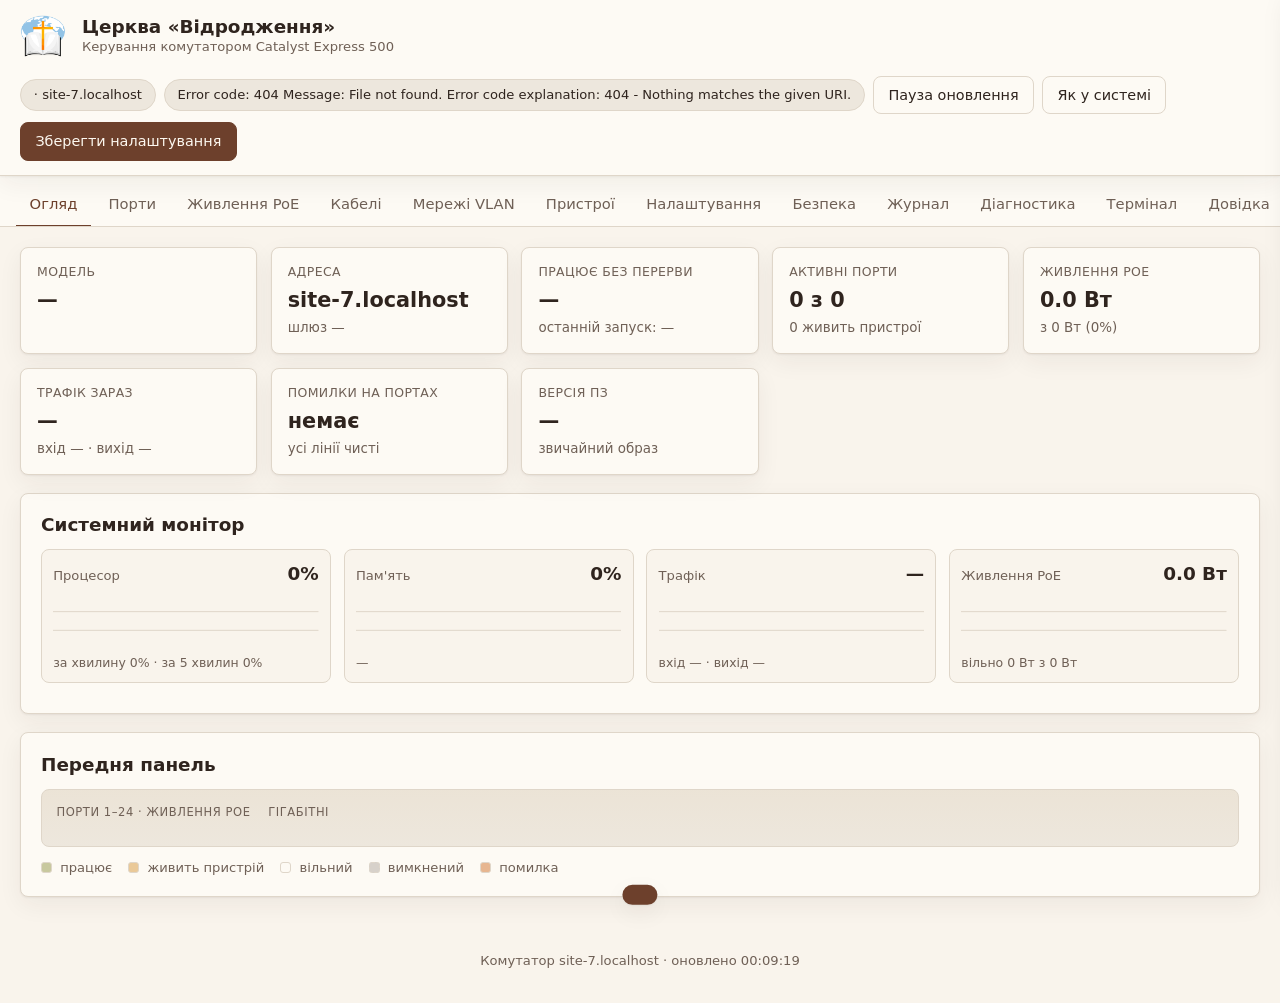
==== panel/home.html @ 9a57a777 "CE500 Web Panel: browser management for Cisco Catalyst Express 500 Replaces the lost Device Manager," ====
<!DOCTYPE html>
<html lang="uk">
<head>
<meta charset="utf-8">
<meta http-equiv="Cache-Control" content="no-store, must-revalidate">
<meta http-equiv="Pragma" content="no-cache">
<meta name="viewport" content="width=device-width, initial-scale=1">
<title>Керування комутатором — Відродження</title>
<link rel="icon" href="logo.png">
<link rel="stylesheet" href="style.css?v=21">
</head>
<body>
<header class="top">
  <img src="logo.png" alt="" class="logo">
  <div class="brand">
    <div class="church">Церква «Відродження»</div>
    <div class="sub">Керування комутатором <span id="hdrModel">Cisco Catalyst Express 500</span></div>
  </div>
  <div class="hdr-right">
    <div class="pill" id="hdrHost">—</div>
    <div class="pill" id="hdrClock">—</div>
    <button class="btn" id="btnPause" title="Зупинити автоматичне оновлення даних">Пауза оновлення</button>
    <button class="btn" id="btnTheme" title="Світла або темна тема">Як у системі</button>
    <button class="btn primary" id="btnSave" title="Записати поточні налаштування у пам'ять комутатора">Зберегти налаштування</button>
  </div>
</header>

<nav class="tabs" id="tabs">
  <button data-tab="overview" class="on">Огляд</button>
  <button data-tab="ports">Порти</button>
  <button data-tab="poe">Живлення PoE</button>
  <button data-tab="cables">Кабелі</button>
  <button data-tab="vlans">Мережі VLAN</button>
  <button data-tab="mac">Пристрої</button>
  <button data-tab="system">Налаштування</button>
  <button data-tab="security">Безпека</button>
  <button data-tab="log">Журнал</button>
  <button data-tab="tools">Діагностика</button>
  <button data-tab="term">Термінал</button>
  <button data-tab="help">Довідка</button>
  <button data-tab="service">Обслуговування</button>
</nav>

<main>
  <!-- ОГЛЯД -->
  <section id="tab-overview" class="tab on">
    <div class="cards" id="ovCards"></div>
    <div class="card">
      <h2>Системний монітор</h2>
      <div class="mon-grid">
        <div class="mon">
          <div class="mon-head"><span>Процесор</span><b id="monCpuVal">—</b></div>
          <svg class="spark" id="sparkCpu" viewBox="0 0 300 60" preserveAspectRatio="none"></svg>
          <div class="mon-foot" id="monCpuFoot">—</div>
        </div>
        <div class="mon">
          <div class="mon-head"><span>Пам'ять</span><b id="monMemVal">—</b></div>
          <svg class="spark" id="sparkMem" viewBox="0 0 300 60" preserveAspectRatio="none"></svg>
          <div class="mon-foot" id="monMemFoot">—</div>
        </div>
        <div class="mon">
          <div class="mon-head"><span>Трафік</span><b id="monNetVal">—</b></div>
          <svg class="spark" id="sparkNet" viewBox="0 0 300 60" preserveAspectRatio="none"></svg>
          <div class="mon-foot" id="monNetFoot">вхід — · вихід —</div>
        </div>
        <div class="mon">
          <div class="mon-head"><span>Живлення PoE</span><b id="monPoeVal">—</b></div>
          <svg class="spark" id="sparkPoe" viewBox="0 0 300 60" preserveAspectRatio="none"></svg>
          <div class="mon-foot" id="monPoeFoot">—</div>
        </div>
      </div>
      <div class="hw" id="hwState"></div>
    </div>

    <div class="card">
      <h2>Передня панель</h2>
      <div id="panelMini" class="panel-view mini"></div>
      <div class="legend">
        <span><i class="dot d-link"></i> працює</span>
        <span><i class="dot d-poe"></i> живить пристрій</span>
        <span><i class="dot d-idle"></i> вільний</span>
        <span><i class="dot d-off"></i> вимкнений</span>
        <span><i class="dot d-err"></i> помилка</span>
      </div>
    </div>
  </section>

  <!-- ПОРТИ -->
  <section id="tab-ports" class="tab">
    <div class="card">
      <h2>Передня панель комутатора</h2>
      <p class="hint">Натисніть на порт, щоб побачити подробиці та керувати ним.</p>
      <div id="panelFull" class="panel-view"></div>
      <div id="portHover" class="port-hover">Наведіть на порт, щоб побачити його підпис і стан</div>
      <div class="legend">
        <span><i class="dot d-link"></i> працює</span>
        <span><i class="dot d-poe"></i> живить пристрій</span>
        <span><i class="dot d-idle"></i> вільний</span>
        <span><i class="dot d-off"></i> вимкнений</span>
        <span><i class="dot d-err"></i> помилка</span>
      </div>
    </div>
    <div class="card">
      <h2>Перелік портів</h2>
      <div class="form-row">
        <label>Пошук <input type="text" id="portSearch" placeholder="номер порту, підпис або адреса"></label>
        <button class="btn" id="btnPingAll">Перевірити всі камери</button>
        <span class="hint" id="pingAllState"></span>
      </div>
      <div class="bulk" id="bulkBar" style="display:none">
        <span>Обрано <b id="bulkCount">0</b></span>
        <button class="btn" id="bulkPoe">Перезапустити живлення</button>
        <button class="btn" id="bulkOn">Увімкнути</button>
        <button class="btn" id="bulkOff">Вимкнути</button>
        <button class="btn" id="bulkVlan">Перенести в мережу</button>
        <button class="btn" id="bulkClear">Зняти позначки</button>
      </div>
      <table class="grid" id="portTable"></table>
    </div>
  </section>

  <!-- POE -->
  <section id="tab-poe" class="tab">
    <div class="card">
      <h2>Бюджет живлення</h2>
      <div class="budget"><div id="poeBar" class="bar"><span></span></div><div id="poeText" class="budget-text">—</div></div>
      <p class="hint">Стандарт 802.3af: до 15,4 Вт на порт. Камери PoE+ (30 Вт) цей комутатор не потягне.</p>
    </div>
    <div class="card">
      <h2>Живлення по портах</h2>
      <table class="grid" id="poeTable"></table>
    </div>
  </section>

  <!-- КАБЕЛІ -->
  <section id="tab-cables" class="tab">
    <div class="card">
      <h2>Діагностика кабелів</h2>
      <p class="hint">Комутатор посилає у кабель імпульс і за відлунням визначає, чи ціла кожна пара жил і на якій відстані пошкодження.
        Перевірка вільного порту безпечна. На порту з увімкненим пристроєм зв'язок обірветься на кілька секунд.</p>
      <div class="form-row">
        <button class="btn primary" id="btnCableFree">Перевірити всі вільні порти</button>
        <button class="btn" id="btnCableStop" style="display:none">Зупинити</button>
        <span class="hint" id="cableProgress"></span>
      </div>
      <table class="grid" id="cableTable"></table>
    </div>
  </section>

  <!-- VLAN -->
  <section id="tab-vlans" class="tab">
    <div class="card">
      <h2>Мережі VLAN</h2>
      <table class="grid" id="vlanTable"></table>
    </div>
    <div class="card">
      <h2>Додати мережу</h2>
      <div class="form-row">
        <label>Номер <input type="number" id="vlanId" min="2" max="4094" placeholder="напр. 20"></label>
        <label>Назва <input type="text" id="vlanName" placeholder="напр. Kamery"></label>
        <button class="btn" id="btnVlanAdd">Додати</button>
      </div>
      <p class="hint">Усе обладнання зараз в одній мережі (VLAN 1). Окремі VLAN потрібні лише якщо треба відокремити камери від решти — тоді налаштування потрібне ще й на роутері.</p>
    </div>
  </section>

  <!-- MAC -->
  <section id="tab-mac" class="tab">
    <div class="card">
      <h2>Пристрої, які бачить комутатор</h2>
      <p class="hint">Комутатор бачить усі пристрої за апаратною адресою (MAC). IP-адресу він знає лише для тих,
        хто спілкувався з ним напряму. Кнопка нижче опитує мережу, щоб дізнатися решту адрес.</p>
      <div class="form-row">
        <label>Пошук <input type="text" id="macFilter" placeholder="MAC, IP, виробник або порт"></label>
        <button class="btn primary" id="btnScanIp">Опитати мережу (знайти IP)</button>
        <span class="hint" id="scanState"></span>
      </div>
      <table class="grid" id="macTable"></table>
    </div>
  </section>

  <!-- НАЛАШТУВАННЯ -->
  <section id="tab-system" class="tab">
    <div class="card">
      <h2>Мережеві параметри</h2>
      <div class="form-grid">
        <label>Ім'я комутатора <input type="text" id="sysHost"></label>
        <label>IP-адреса <input type="text" id="sysIp"></label>
        <label>Маска <input type="text" id="sysMask"></label>
        <label>Шлюз <input type="text" id="sysGw"></label>
      </div>
      <p class="warn">Зміна IP-адреси розірве зв'язок із панеллю — далі відкривайте її за новою адресою.</p>
      <button class="btn primary" id="btnSysSave">Застосувати</button>
    </div>
    <div class="card">
      <h2>Час</h2>
      <div class="form-row"><label>Сервери часу (NTP) <input type="text" id="sysNtp" placeholder="через кому"></label>
      <button class="btn" id="btnNtpSave">Зберегти</button></div>
      <p class="hint" id="clockHint">—</p>
    </div>
  </section>

  <!-- БЕЗПЕКА -->
  <section id="tab-security" class="tab">
    <div class="card">
      <h2>Пароль на керування</h2>
      <p class="hint">Зараз комутатором може керувати будь-хто з вашої мережі — ні пароля, ні входу він не вимагає.
        Пароль закриє і цю панель, і прямий доступ до комутатора з браузера.</p>
      <div class="form-row">
        <label>Новий пароль <input type="password" id="secPwd" placeholder="щонайменше 6 символів"></label>
        <label>Повторіть <input type="password" id="secPwd2"></label>
        <button class="btn primary" id="btnSecSet">Встановити пароль</button>
        <button class="btn" id="btnSecClear">Зняти пароль</button>
      </div>
      <p class="hint">Дозволені латинські літери, цифри та знаки <span class="mono" style="padding:.1rem .3rem">! @ # $ % ^ &amp; * ( ) _ . -</span>.
        Пароль зберігається в цій панелі, щоб вона могла й далі працювати.</p>
      <p id="secState" class="hint">—</p>
    </div>
  </section>

  <!-- ЖУРНАЛ -->
  <section id="tab-log" class="tab">
    <div class="card">
      <h2>Події на портах</h2>
      <p class="hint">Коли який порт втрачав і відновлював зв'язок. Якщо камера моргає щоночі — це буде видно тут.</p>
      <div class="form-row">
        <button class="btn" id="btnLogRefresh">Оновити</button>
        <label>Показати <select id="logView"><option value="ports">події портів</option><option value="raw">повний журнал</option></select></label>
      </div>
      <table class="grid" id="logTable"></table>
      <pre id="logText" class="mono" style="display:none">—</pre>
    </div>
  </section>

  <!-- ДІАГНОСТИКА -->
  <section id="tab-tools" class="tab">
    <div class="card">
      <h2>Перевірка зв'язку</h2>
      <div class="form-row">
        <label>Адреса <input type="text" id="pingTarget" value="192.168.1.10"></label>
        <button class="btn" id="btnPing">Перевірити</button>
      </div>
      <pre id="pingOut" class="mono">—</pre>
    </div>
    <div class="card">
      <h2>Команда перегляду</h2>
      <div class="form-row">
        <label>Команда <input type="text" id="cmdInput" value="show interfaces status" placeholder="show ..."></label>
        <button class="btn" id="btnCmd">Виконати</button>
      </div>
      <p class="hint">Дозволені лише команди перегляду: show, ping, dir, more.</p>
      <pre id="cmdOut" class="mono">—</pre>
    </div>
      <div class="card">
      <h2>Дзеркалювання порту</h2>
      <p class="hint">Комутатор скопіює весь трафік обраного порту на інший. Підключіть у нього ноутбук — і побачите,
        що саме передає камера. На роботу самої камери це не впливає.</p>
      <div class="form-row">
        <label>Звідки копіювати <select id="spanSrc"></select></label>
        <label>Куди подати копію <select id="spanDst"></select></label>
        <button class="btn primary" id="btnSpanOn">Увімкнути</button>
        <button class="btn" id="btnSpanOff">Вимкнути</button>
      </div>
      <p class="hint" id="spanState">—</p>
    </div>
    <div class="card">
      <h2>Історія навантаження процесора</h2>
      <p class="hint">Це власні графіки комутатора — за останню хвилину, годину й добу.</p>
      <button class="btn" id="btnCpuHist">Показати</button>
      <pre id="cpuHist" class="mono" style="display:none">—</pre>
    </div>
  </section>

  <!-- ТЕРМІНАЛ -->
  <section id="tab-term" class="tab">
    <div class="card">
      <h2>Термінал комутатора</h2>
      <p class="hint">Команди виконуються на комутаторі так само, як у справжній консолі.
        <b>Tab</b> — доповнити команду, <b>?</b> наприкінці — підказка, <b>стрілки ↑ ↓</b> — попередні команди. Сюди можна <b>перетягнути файл із командами</b> (виконає їх) або <b>порт зі схеми</b> (підставить його в команду).
        Команда <span class="mono" style="padding:.1rem .3rem">configure terminal</span> вмикає режим налаштування,
        <span class="mono" style="padding:.1rem .3rem">exit</span> — виходить назад.</p>
      <div id="termCheats" class="cheats" style="display:none"></div>
      <div class="term" id="termOut"></div>
      <div class="term-input">
        <span class="prompt" id="termPrompt">SW&gt;</span>
        <input type="text" id="termIn" autocomplete="off" spellcheck="false" placeholder="введіть команду і натисніть Enter">
      </div>
      <div class="form-row">
        <button class="btn" id="termHelp">Підказки команд</button>
        <button class="btn" id="termClear">Очистити</button>
        <button class="btn" id="termSave">Зберегти вивід у файл</button>
        <span class="hint">Небезпечні команди (видалення, перезавантаження, стирання) спитають підтвердження.</span>
      </div>
    </div>
  </section>

  <!-- ДОВІДКА -->
  <section id="tab-help" class="tab">
    <div class="card">
      <h2>Що робити, коли…</h2>
      <div class="form-row"><label>Пошук по довідці <input type="text" id="helpSearch" placeholder="напр. камера, кабель, живлення"></label></div>
      <div id="helpBody"></div>
    </div>
  </section>

  <!-- ОБСЛУГОВУВАННЯ -->
  <section id="tab-service" class="tab">
    <div class="card">
      <h2>Налаштування комутатора</h2>
      <p class="hint">Поточні налаштування у текстовому вигляді. Кнопкою нижче можна зберегти копію на комп'ютер.</p>
      <div class="form-row">
        <button class="btn" id="btnCfgRefresh">Показати</button>
        <button class="btn" id="btnCfgDownload">Завантажити копію</button>
        <button class="btn primary" id="btnCfgSave">Записати в пам'ять комутатора</button>
        <button class="btn" id="btnReport">Зберегти звіт про стан</button>
      </div>
      <pre id="cfgText" class="mono">—</pre>
    </div>
    <div class="card">
      <h2>Оновлення програмного забезпечення</h2>
      <p class="hint">Для майбутніх оновлень: покладіть файл прошивки на комп'ютер у церковній мережі, роздайте його
        по HTTP і вкажіть тут адресу. Встановлюється лише сам образ — ця панель залишиться на місці.</p>
      <div class="form-row">
        <label style="flex:1;min-width:300px">Адреса файлу .tar
          <input type="text" id="fwUrl" placeholder="http://адреса-комп'ютера:8099/файл-прошивки.tar">
        </label>
        <button class="btn primary" id="btnFw">Залити в комутатор</button>
      </div>
      <p class="warn">Заливка триває кілька хвилин, не вимикайте живлення. Після неї натисніть «Перезавантажити комутатор».</p>
      <pre id="fwOut" class="mono">—</pre>
    </div>

    <div class="card danger-card">
      <h2>Перезавантаження</h2>
      <p class="hint">Комутатор вимкнеться приблизно на дві хвилини. Усі камери на цей час залишаться без живлення.</p>
      <button class="btn danger" id="btnReload">Перезавантажити комутатор</button>
    </div>
  </section>
</main>

<aside id="drawer" class="drawer">
  <div class="drawer-head">
    <h2 id="drawerTitle">Порт</h2>
    <button class="x" id="drawerClose">✕</button>
  </div>
  <div id="drawerBody"></div>
</aside>
<div id="scrim" class="scrim"></div>
<div id="toast" class="toast"></div>
<footer class="foot">Комутатор <span id="footIp">—</span> · оновлено <span id="footTime">—</span></footer>
<script src="app.js?v=21"></script>
</body>
</html>
---- panel/style.css ----
/* Стиль узгоджено з сайтом церкви «Відродження» */

:root {
  --background: oklch(0.97 0.012 80);
  --foreground: oklch(0.27 0.02 50);
  --card: oklch(0.985 0.008 80);
  --primary: oklch(0.42 0.07 45);
  --primary-fg: oklch(0.98 0.012 80);
  --secondary: oklch(0.92 0.02 80);
  --muted: oklch(0.93 0.015 80);
  --muted-fg: oklch(0.5 0.025 55);
  --accent: oklch(0.7 0.1 60);
  --destructive: oklch(0.55 0.18 28);
  --border: oklch(0.88 0.02 75);
  --radius: 0.5rem;
  --ok: oklch(0.58 0.13 150);
  --poe: oklch(0.72 0.14 75);
  --font-h: system-ui, -apple-system, 'Segoe UI', Roboto, 'Helvetica Neue', Arial, sans-serif;
  --font-s: system-ui, -apple-system, 'Segoe UI', Roboto, 'Helvetica Neue', Arial, sans-serif;
  --shadow: 0 1px 2px oklch(0.27 0.02 50 / 0.06), 0 8px 24px oklch(0.27 0.02 50 / 0.06);
}
@media (prefers-color-scheme: dark) {
  :root:not([data-theme="light"]) {
    --background: oklch(0.16 0.008 60);
    --foreground: oklch(0.96 0.008 80);
    --card: oklch(0.215 0.01 60);
    --primary: oklch(0.72 0.08 60);
    --primary-fg: oklch(0.18 0.02 50);
    --secondary: oklch(0.28 0.015 60);
    --muted: oklch(0.26 0.012 60);
    --muted-fg: oklch(0.72 0.02 70);
    --border: oklch(0.34 0.015 60);
    --shadow: 0 1px 2px #0006, 0 8px 24px #0004;
  }
}
* { box-sizing: border-box; }
body {
  margin: 0; background: var(--background); color: var(--foreground);
  font-family: var(--font-s); font-weight: 400; font-size: 15px; line-height: 1.55;
  -webkit-font-smoothing: antialiased;
}
h1, h2, h3 { font-family: var(--font-h); font-weight: 600; letter-spacing: 0; margin: 0 0 .6rem; }
h2 { font-size: 1.15rem; }

/* шапка */
.top {
  display: flex; align-items: center; gap: 1rem; padding: .85rem 1.25rem;
  background: var(--card); border-bottom: 1px solid var(--border); box-shadow: var(--shadow);
  position: sticky; top: 0; z-index: 30; flex-wrap: wrap;
}
.logo { width: 46px; height: 46px; object-fit: contain; }
.brand .church { font-family: var(--font-h); font-size: 1.15rem; font-weight: 600; line-height: 1.15; }
.brand .sub { color: var(--muted-fg); font-size: .82rem; }
.hdr-right { margin-left: auto; display: flex; align-items: center; gap: .5rem; flex-wrap: wrap; }
.pill {
  background: var(--muted); border: 1px solid var(--border); border-radius: 999px;
  padding: .3rem .8rem; font-size: .82rem; font-variant-numeric: tabular-nums;
}

/* вкладки */
.tabs {
  display: flex; gap: .25rem; padding: .5rem 1rem 0; background: var(--card);
  border-bottom: 1px solid var(--border); overflow-x: auto; position: sticky; top: 76px; z-index: 25;
}
.tabs button { font-weight: 500;
  background: none; border: 0; border-bottom: 2px solid transparent; color: var(--muted-fg);
  font: inherit; font-size: .92rem; padding: .55rem .85rem; cursor: pointer; white-space: nowrap;
  border-radius: var(--radius) var(--radius) 0 0;
}
.tabs button:hover { color: var(--foreground); background: var(--muted); }
.tabs button.on { color: var(--primary); border-bottom-color: var(--primary); font-weight: 500; }

main { padding: 1.25rem; max-width: 1400px; margin: 0 auto; }
.tab { display: none; }
.tab.on { display: block; }

.card {
  background: var(--card); border: 1px solid var(--border); border-radius: var(--radius);
  padding: 1.1rem 1.25rem; margin-bottom: 1.1rem; box-shadow: var(--shadow);
}
.hint { color: var(--muted-fg); font-size: .89rem; margin: .4rem 0; line-height: 1.5; }
.warn { color: var(--destructive); font-size: .88rem; }
.danger-card { border-color: color-mix(in oklch, var(--destructive) 40%, var(--border)); }

/* картки огляду */
.cards { display: grid; grid-template-columns: repeat(auto-fill, minmax(210px, 1fr)); gap: .85rem; margin-bottom: 1.1rem; }
.stat { background: var(--card); border: 1px solid var(--border); border-radius: var(--radius); padding: .9rem 1rem; box-shadow: var(--shadow); }
.stat .k { color: var(--muted-fg); font-size: .78rem; font-weight: 500; text-transform: uppercase; letter-spacing: .03em; }
.stat .v { font-size: 1.3rem; font-weight: 600; margin-top: .15rem; font-variant-numeric: tabular-nums; }
.stat .x { color: var(--muted-fg); font-size: .84rem; margin-top: .1rem; }

/* передня панель */
.panel-view {
  background: linear-gradient(180deg, var(--secondary), var(--muted));
  border: 1px solid var(--border); border-radius: var(--radius);
  padding: .9rem; display: flex; gap: 1.1rem; align-items: flex-start; overflow-x: auto;
}
.pgroup { display: grid; grid-template-rows: auto auto; gap: .3rem; }
.prow { display: flex; gap: .3rem; }
.pgroup .cap { grid-column: 1/-1; color: var(--muted-fg); font-size: .72rem; text-transform: uppercase; letter-spacing: .05em; }
.port { font-weight: 500;
  width: 38px; height: 30px; border-radius: 4px; border: 1px solid var(--border);
  background: var(--card); cursor: pointer; position: relative;
  display: flex; align-items: center; justify-content: center;
  font-size: .68rem; color: var(--muted-fg); font-variant-numeric: tabular-nums;
  transition: transform .12s, box-shadow .12s;
}
.port:hover { transform: translateY(-2px); box-shadow: 0 3px 8px #0002; }
.port.sel { outline: 2px solid var(--primary); outline-offset: 1px; }
.port.link { background: color-mix(in oklch, var(--ok) 22%, var(--card)); border-color: var(--ok); color: var(--foreground); }
.port.poe { background: color-mix(in oklch, var(--poe) 30%, var(--card)); border-color: var(--poe); color: var(--foreground); }
.port.off { background: color-mix(in oklch, var(--muted-fg) 18%, var(--card)); border-style: dashed; }
.port.err { background: color-mix(in oklch, var(--destructive) 25%, var(--card)); border-color: var(--destructive); }
.port .w { position: absolute; bottom: -1px; right: 2px; font-size: .55rem; color: var(--foreground); }
.port .named { position: absolute; top: 2px; right: 2px; width: 5px; height: 5px; border-radius: 50%; background: var(--primary); }
.panel-view.mini .port { font-weight: 500; width: 26px; height: 22px; font-size: .6rem; }
.panel-view.mini .port .lbl { display: none; }
.legend { display: flex; gap: 1rem; flex-wrap: wrap; margin-top: .7rem; color: var(--muted-fg); font-size: .82rem; }
.dot { display: inline-block; width: 11px; height: 11px; border-radius: 3px; border: 1px solid var(--border); vertical-align: -1px; margin-right: .25rem; }
.d-link { background: color-mix(in oklch, var(--ok) 40%, var(--card)); }
.d-poe { background: color-mix(in oklch, var(--poe) 50%, var(--card)); }
.d-idle { background: var(--card); }
.d-off { background: color-mix(in oklch, var(--muted-fg) 25%, var(--card)); border-style: dashed; }
.d-err { background: color-mix(in oklch, var(--destructive) 40%, var(--card)); }

/* таблиці */
table.grid { width: 100%; border-collapse: collapse; font-size: .92rem; }
table.grid th, table.grid td { text-align: left; padding: .5rem .6rem; border-bottom: 1px solid var(--border); }
table.grid th { color: var(--muted-fg); font-weight: 600; font-size: .78rem; text-transform: uppercase; letter-spacing: .03em; }
table.grid tr:hover td { background: var(--muted); }
table.grid td.num { font-variant-numeric: tabular-nums; }
.tag { display: inline-block; padding: .12rem .5rem; border-radius: 999px; font-size: .76rem; border: 1px solid var(--border); }
.tag.ok { background: color-mix(in oklch, var(--ok) 18%, var(--card)); border-color: var(--ok); }
.tag.off { background: var(--muted); }
.tag.err { background: color-mix(in oklch, var(--destructive) 18%, var(--card)); border-color: var(--destructive); }
.tag.poe { background: color-mix(in oklch, var(--poe) 22%, var(--card)); border-color: var(--poe); }

/* форми та кнопки */
.btn {
  font: inherit; font-size: .9rem; padding: .45rem .9rem; border-radius: var(--radius);
  border: 1px solid var(--border); background: var(--card); color: var(--foreground); cursor: pointer;
}
.btn:hover { background: var(--muted); }
.btn.primary { background: var(--primary); color: var(--primary-fg); border-color: var(--primary); }
.btn.primary:hover { filter: brightness(1.08); }
.btn.danger { background: var(--destructive); color: #fff; border-color: var(--destructive); }
.btn:disabled { opacity: .5; cursor: default; }
input, select {
  font: inherit; font-size: .9rem; padding: .4rem .55rem; border-radius: var(--radius);
  border: 1px solid var(--border); background: var(--background); color: var(--foreground); min-width: 8rem;
}
label { display: inline-flex; flex-direction: column; gap: .25rem; font-size: .82rem; color: var(--muted-fg); }
.form-row { display: flex; gap: .7rem; align-items: flex-end; flex-wrap: wrap; margin: .6rem 0; }
.form-grid { display: grid; grid-template-columns: repeat(auto-fit, minmax(190px, 1fr)); gap: .7rem; margin: .6rem 0; }
.mono { font-family: ui-monospace, 'SF Mono', Menlo, monospace; font-size: .8rem; background: var(--muted);
  border: 1px solid var(--border); border-radius: var(--radius); padding: .7rem; overflow: auto; max-height: 460px; white-space: pre-wrap; }

/* бюджет */
.budget { display: flex; align-items: center; gap: 1rem; flex-wrap: wrap; }
.bar { flex: 1; min-width: 220px; height: 22px; background: var(--muted); border: 1px solid var(--border); border-radius: 999px; overflow: hidden; }
.bar span { display: block; height: 100%; width: 0; background: linear-gradient(90deg, var(--poe), var(--accent)); transition: width .4s; }
.budget-text { font-size: 1rem; font-weight: 500; font-variant-numeric: tabular-nums; }

/* бічна панель порту */
.drawer {
  position: fixed; top: 0; right: 0; bottom: 0; width: min(430px, 92vw); background: var(--card);
  border-left: 1px solid var(--border); box-shadow: -8px 0 30px #0002; padding: 1.1rem;
  transform: translateX(105%); transition: transform .22s; z-index: 50; overflow-y: auto;
}
.drawer.on { transform: none; }
.drawer-head { display: flex; align-items: center; gap: .6rem; margin-bottom: .8rem; }
.drawer-head h2 { margin: 0; }
.x { margin-left: auto; background: none; border: 0; font-size: 1.1rem; color: var(--muted-fg); cursor: pointer; }
.scrim { position: fixed; inset: 0; background: #0005; opacity: 0; pointer-events: none; transition: opacity .22s; z-index: 45; }
.scrim.on { opacity: 1; pointer-events: auto; }
.kv { display: grid; grid-template-columns: auto 1fr; gap: .3rem .8rem; margin: .5rem 0 1rem; font-size: .9rem; }
.kv dt { color: var(--muted-fg); }
.kv dd { margin: 0; }
.actions { display: flex; gap: .5rem; flex-wrap: wrap; margin: .6rem 0; }

.toast {
  position: fixed; left: 50%; bottom: 1.4rem; transform: translate(-50%, 140%); z-index: 60;
  background: var(--primary); color: var(--primary-fg); padding: .6rem 1.1rem; border-radius: 999px;
  box-shadow: var(--shadow); transition: transform .25s; font-size: .9rem; max-width: 90vw;
}
.toast.on { transform: translate(-50%, 0); }
.toast.bad { background: var(--destructive); color: #fff; }
.foot { padding: 1rem 1.25rem 2rem; color: var(--muted-fg); font-size: .82rem; text-align: center; }

@media (max-width: 720px) {
  .tabs { top: 64px; }
  .top { padding: .6rem .8rem; }
  .logo { width: 36px; height: 36px; }
  main { padding: .8rem; }
}

/* діагностика та масові дії */
.bad { color: var(--destructive); font-weight: 500; }
.port.has-err { box-shadow: inset 0 -3px 0 var(--destructive); }
.port.marked { outline: 2px dashed var(--accent); outline-offset: 1px; }
.bulk {
  display: flex; gap: .5rem; align-items: center; flex-wrap: wrap;
  background: var(--muted); border: 1px solid var(--border); border-radius: var(--radius);
  padding: .55rem .75rem; margin: .6rem 0; font-size: .9rem;
}
table.grid td input[type="checkbox"] { width: 16px; height: 16px; accent-color: var(--primary); }
#dCableOut { margin: .6rem 0; }
#dCableOut table.grid { font-size: .88rem; }

/* системний монітор */
.mon-grid { display: grid; grid-template-columns: repeat(auto-fit, minmax(230px, 1fr)); gap: .8rem; }
.mon { background: var(--background); border: 1px solid var(--border); border-radius: var(--radius); padding: .6rem .7rem; }
.mon-head { display: flex; justify-content: space-between; align-items: baseline; font-size: .82rem; color: var(--muted-fg); }
.mon-head b { font-size: 1.15rem; color: var(--foreground); font-variant-numeric: tabular-nums; }
.mon-foot { font-size: .78rem; color: var(--muted-fg); margin-top: .25rem; font-variant-numeric: tabular-nums; }
.spark { width: 100%; height: 56px; display: block; margin-top: .3rem; }
.spark path.area { fill: color-mix(in oklch, var(--accent) 22%, transparent); }
.spark path.line { fill: none; stroke: var(--accent); stroke-width: 1.6; vector-effect: non-scaling-stroke; }
.spark path.line2 { fill: none; stroke: var(--ok); stroke-width: 1.6; stroke-dasharray: 3 2; vector-effect: non-scaling-stroke; }
.spark .grid-l { stroke: var(--border); stroke-width: 1; vector-effect: non-scaling-stroke; }
.hw { display: flex; gap: 1rem; flex-wrap: wrap; margin-top: .8rem; font-size: .86rem; }
.hw span { display: inline-flex; align-items: center; gap: .35rem; }
.hw i { width: 9px; height: 9px; border-radius: 50%; background: var(--ok); display: inline-block; }
.hw i.warn { background: var(--destructive); }

/* пари кабелю */
.pairs { display: grid; grid-template-columns: repeat(4, 1fr); gap: .35rem; min-width: 260px; }
.pair { border: 1px solid var(--border); border-radius: 4px; padding: .3rem .4rem; font-size: .78rem; background: var(--background); }
.pair .pn { color: var(--muted-fg); font-size: .72rem; }
.pair .ps { font-weight: 500; }
.pair.ok { border-color: var(--ok); background: color-mix(in oklch, var(--ok) 12%, var(--background)); }
.pair.bad { border-color: var(--destructive); background: color-mix(in oklch, var(--destructive) 12%, var(--background)); }
.pair.na { opacity: .55; }

/* термінал */
.term {
  font-family: ui-monospace, 'SF Mono', Menlo, Consolas, monospace; font-size: .82rem; line-height: 1.45;
  background: oklch(0.16 0.01 60); color: oklch(0.9 0.02 90); border: 1px solid var(--border);
  border-radius: var(--radius) var(--radius) 0 0; padding: .7rem .8rem; height: 420px; overflow-y: auto;
  white-space: pre-wrap; word-break: break-word;
}
.term .cmd { color: oklch(0.82 0.12 85); }
.term .err { color: oklch(0.72 0.17 25); }
.term .ok { color: oklch(0.75 0.13 150); }
.term .sys { color: oklch(0.62 0.02 90); font-style: italic; }
.term-input {
  display: flex; align-items: center; gap: .5rem; background: oklch(0.2 0.012 60);
  border: 1px solid var(--border); border-top: 0; border-radius: 0 0 var(--radius) var(--radius); padding: .45rem .8rem;
}
.term-input .prompt { font-family: ui-monospace, Menlo, monospace; font-size: .82rem; color: oklch(0.8 0.1 85); white-space: nowrap; }
.term-input input {
  flex: 1; background: transparent; border: 0; outline: none; color: oklch(0.92 0.02 90);
  font-family: ui-monospace, Menlo, monospace; font-size: .82rem; padding: .1rem 0; min-width: 0;
}

.term.drag-over { outline: 2px dashed var(--accent); outline-offset: -4px; background: oklch(0.2 0.03 80); }
.port[draggable="true"] { cursor: grab; }

/* підказки команд і довідка */
.cheats { background: var(--muted); border: 1px solid var(--border); border-radius: var(--radius);
  padding: .7rem .8rem; margin-bottom: .6rem; max-height: 260px; overflow-y: auto; }
.cheat-group { margin-bottom: .7rem; }
.cheat-group h4 { margin: 0 0 .35rem; font-size: .82rem; color: var(--muted-fg); font-weight: 600;
  text-transform: uppercase; letter-spacing: .03em; }
.cheat { display: inline-flex; flex-direction: column; gap: .1rem; background: var(--card); border: 1px solid var(--border);
  border-radius: var(--radius); padding: .3rem .55rem; margin: 0 .35rem .35rem 0; cursor: pointer; text-align: left; font: inherit; }
.cheat:hover { border-color: var(--primary); background: var(--background); }
.cheat code { font-family: ui-monospace, Menlo, monospace; font-size: .78rem; color: var(--primary); }
.cheat span { font-size: .75rem; color: var(--muted-fg); }
.help-item { border-bottom: 1px solid var(--border); padding: .8rem 0; }
.help-item:last-child { border-bottom: 0; }
.help-item h3 { margin: 0 0 .3rem; font-size: 1rem; }
.help-item p { margin: .25rem 0; }
.help-item ol, .help-item ul { margin: .3rem 0 .3rem 1.1rem; padding: 0; }
.help-item li { margin: .2rem 0; }
.help-item code { font-family: ui-monospace, Menlo, monospace; font-size: .82rem;
  background: var(--muted); padding: .05rem .3rem; border-radius: 3px; }

/* поле назви пристрою в таблиці */
table.grid input.devname { width: 100%; min-width: 9rem; padding: .3rem .5rem; font-size: .88rem;
  border: 1px solid transparent; background: transparent; border-radius: 4px; }
table.grid input.devname:hover { border-color: var(--border); background: var(--background); }
table.grid input.devname:focus { border-color: var(--primary); background: var(--background); outline: none; }
table.grid input.devname:disabled { opacity: .5; }

table.grid input.portlabel { width: 100%; min-width: 8rem; padding: .3rem .5rem; font-size: .88rem;
  border: 1px solid transparent; background: transparent; border-radius: 4px; }
table.grid input.portlabel:hover { border-color: var(--border); background: var(--background); }
table.grid input.portlabel:focus { border-color: var(--primary); background: var(--background); outline: none; }
table.grid input.portlabel:disabled { opacity: .5; }

.port-hover { margin-top: .6rem; padding: .5rem .7rem; background: var(--muted); border: 1px solid var(--border);
  border-radius: var(--radius); font-size: .88rem; min-height: 1.2rem; color: var(--foreground); }
.port-hover .bad { color: var(--destructive); }
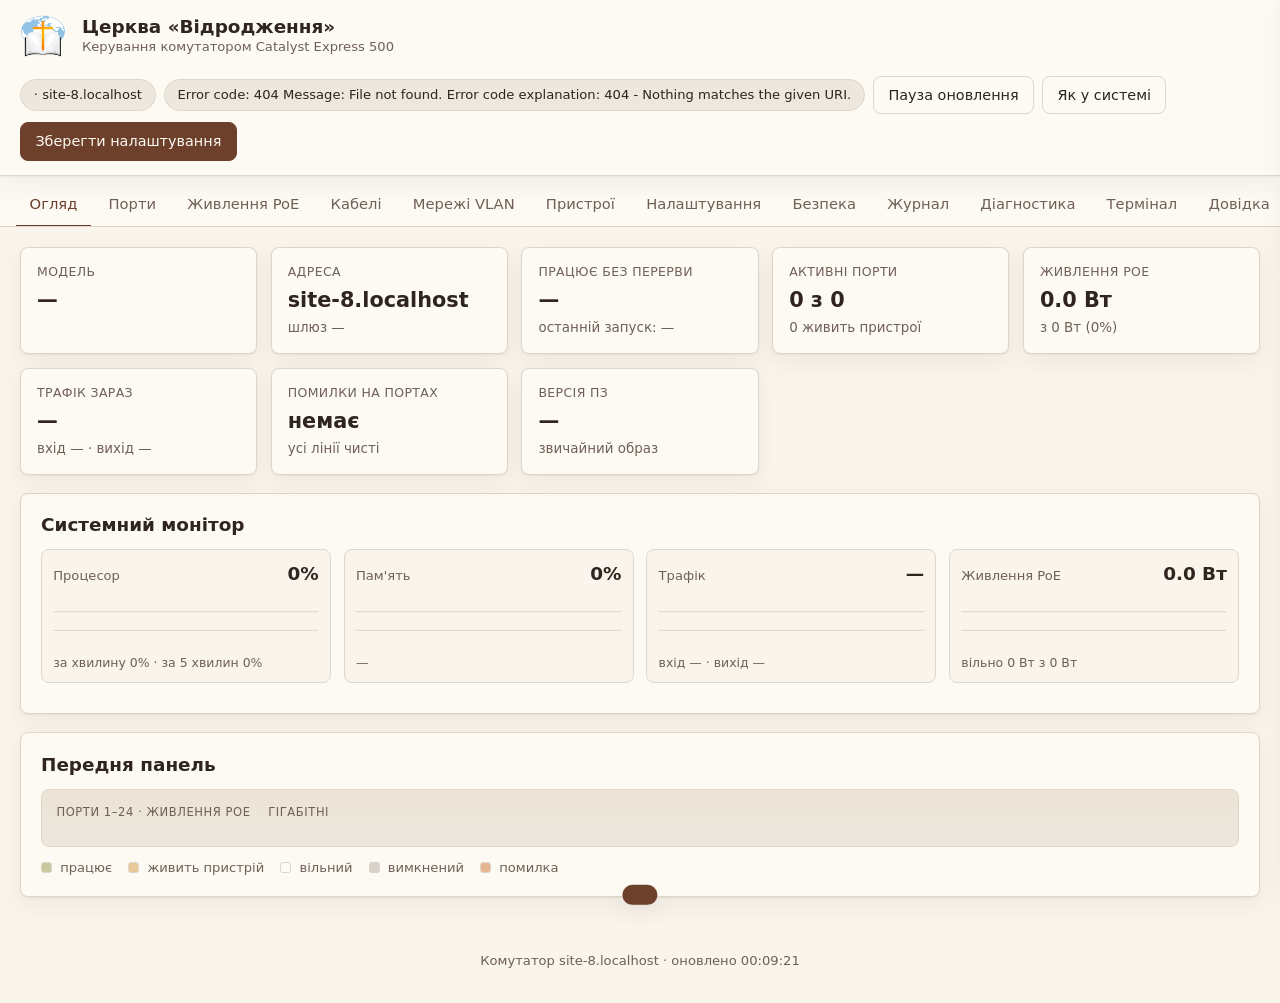
==== commit 0c841228: "Add a switch-themed favicon Replace the page icon with an SVG of a switch (chassis, status LEDs, por" ====
--- a/panel/home.html
+++ b/panel/home.html
@@ -6,7 +6,7 @@
 <meta http-equiv="Pragma" content="no-cache">
 <meta name="viewport" content="width=device-width, initial-scale=1">
 <title>Керування комутатором — Відродження</title>
-<link rel="icon" href="logo.png">
+<link rel="icon" type="image/svg+xml" href="favicon.svg">
 <link rel="stylesheet" href="style.css?v=21">
 </head>
 <body>
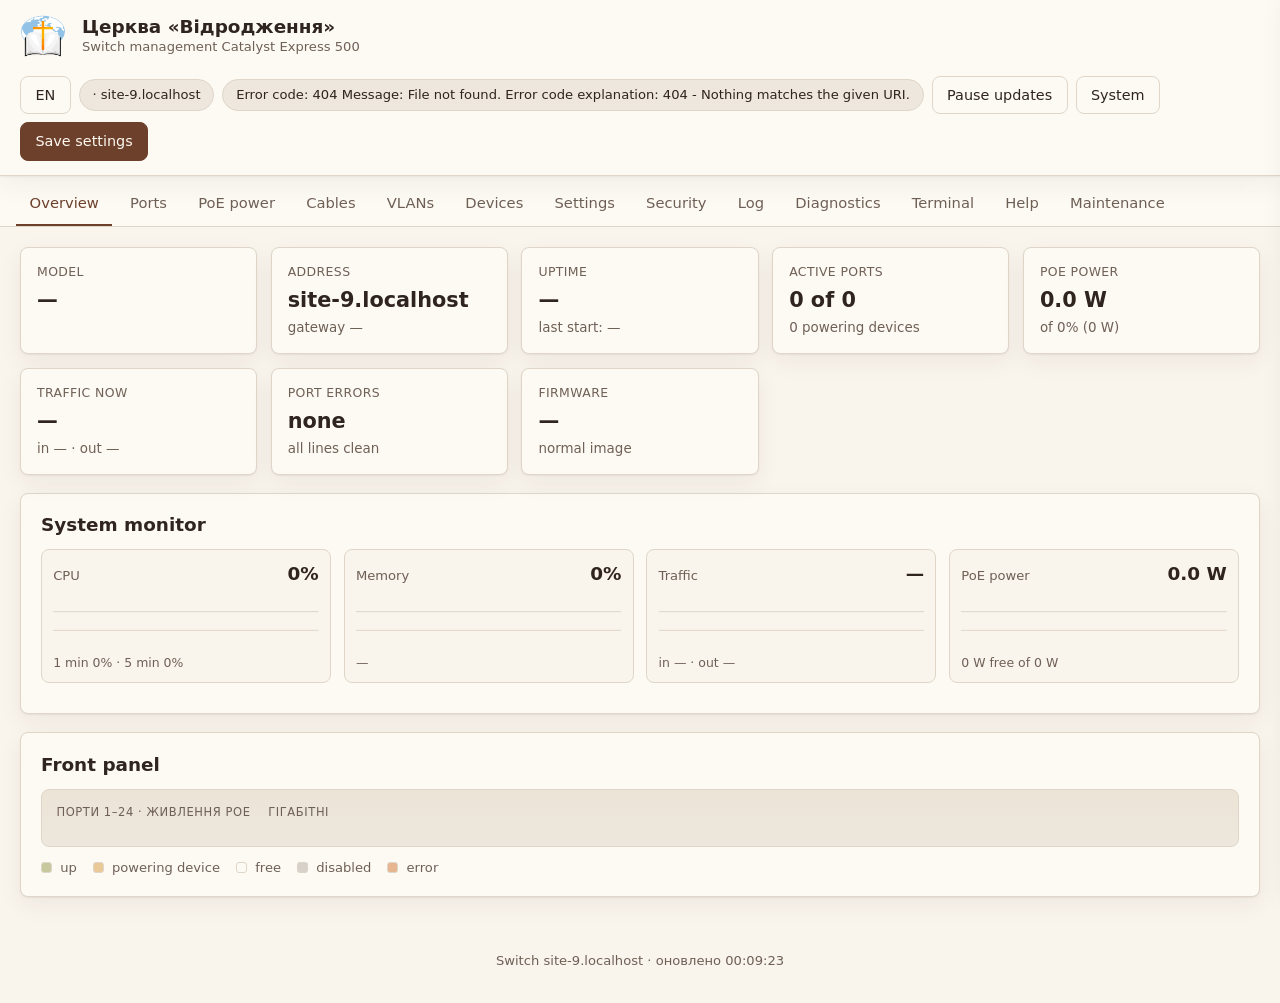
==== commit 9906ece9: "English localization, auto IP detection, update check, toast fix - i18n.js: full English translation" ====
--- a/panel/home.html
+++ b/panel/home.html
@@ -348,6 +348,7 @@
 <div id="scrim" class="scrim"></div>
 <div id="toast" class="toast"></div>
 <footer class="foot">Комутатор <span id="footIp">—</span> · оновлено <span id="footTime">—</span></footer>
-<script src="app.js?v=21"></script>
+<script src="app.js?v=23"></script>
+<script src="i18n.js?v=3"></script>
 </body>
 </html>
--- a/panel/style.css
+++ b/panel/style.css
@@ -179,11 +179,12 @@
 .actions { display: flex; gap: .5rem; flex-wrap: wrap; margin: .6rem 0; }
 
 .toast {
-  position: fixed; left: 50%; bottom: 1.4rem; transform: translate(-50%, 140%); z-index: 60;
+  position: fixed; left: 50%; bottom: 1.4rem; transform: translate(-50%, calc(100% + 2rem)); z-index: 60;
   background: var(--primary); color: var(--primary-fg); padding: .6rem 1.1rem; border-radius: 999px;
-  box-shadow: var(--shadow); transition: transform .25s; font-size: .9rem; max-width: 90vw;
-}
-.toast.on { transform: translate(-50%, 0); }
+  box-shadow: var(--shadow); transition: transform .25s, opacity .25s; font-size: .9rem; max-width: 90vw;
+  opacity: 0; visibility: hidden; pointer-events: none;
+}
+.toast.on { transform: translate(-50%, 0); opacity: 1; visibility: visible; }
 .toast.bad { background: var(--destructive); color: #fff; }
 .foot { padding: 1rem 1.25rem 2rem; color: var(--muted-fg); font-size: .82rem; text-align: center; }
 
@@ -292,3 +293,9 @@
 .port-hover { margin-top: .6rem; padding: .5rem .7rem; background: var(--muted); border: 1px solid var(--border);
   border-radius: var(--radius); font-size: .88rem; min-height: 1.2rem; color: var(--foreground); }
 .port-hover .bad { color: var(--destructive); }
+
+.gh-banner { display:flex; align-items:center; gap:.8rem; flex-wrap:wrap; background:var(--accent);
+  color:var(--accent-foreground,#2a1e12); padding:.6rem 1.1rem; font-size:.9rem; }
+.gh-banner code { background:rgba(0,0,0,.12); padding:.1rem .35rem; border-radius:4px; font-family:ui-monospace,monospace; }
+.gh-banner a { color:inherit; font-weight:600; text-decoration:underline; }
+.gh-banner .x { margin-left:auto; background:none; border:0; font-size:1rem; cursor:pointer; color:inherit; }
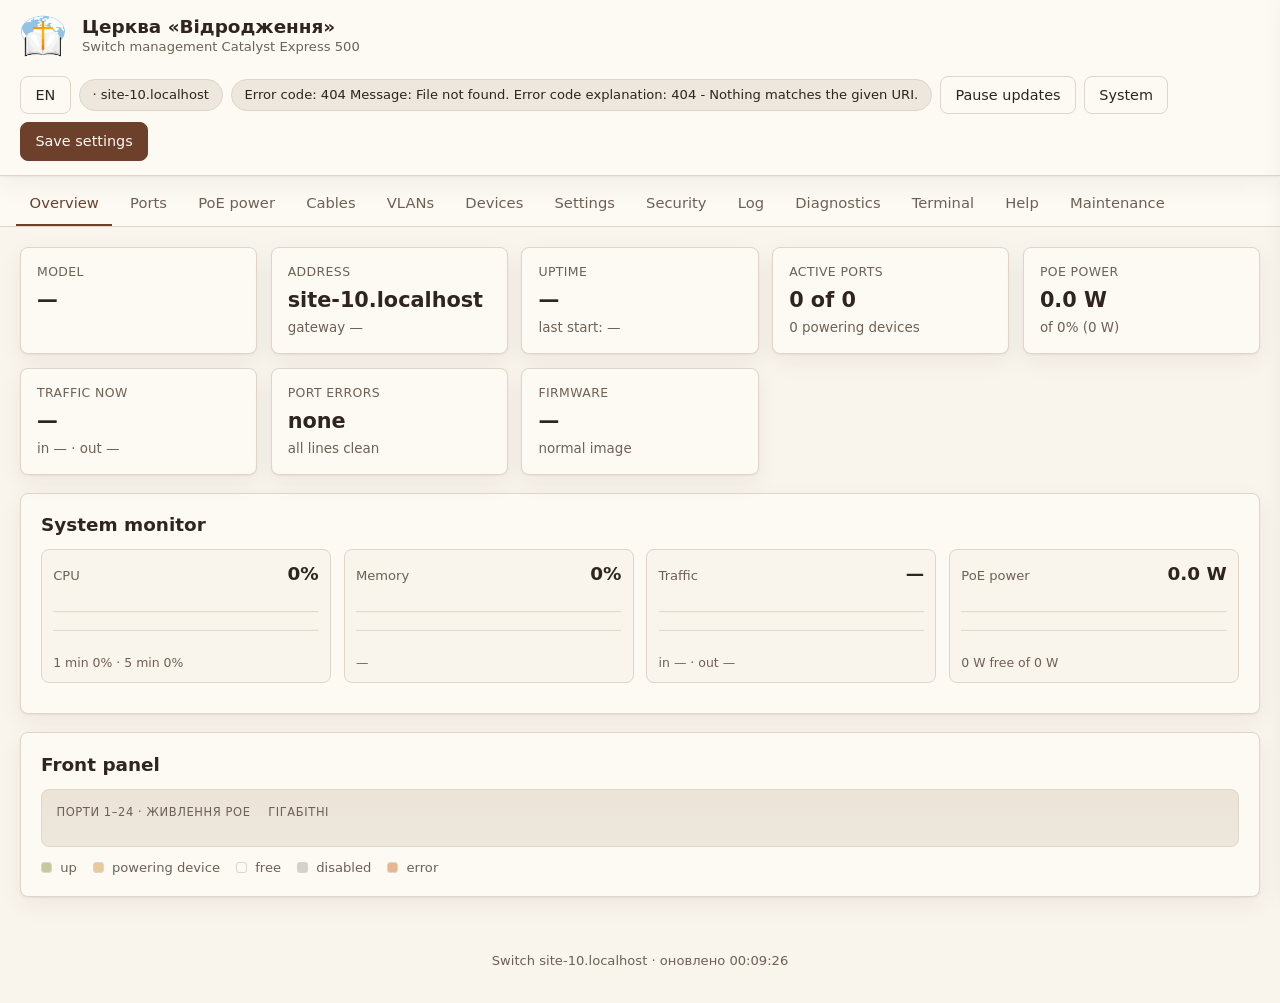
==== commit 1547652c: "Inline CSS into the pages (switch serves .css as text/html) The switch's file server returns every f" ====
--- a/panel/home.html
+++ b/panel/home.html
@@ -7,7 +7,310 @@
 <meta name="viewport" content="width=device-width, initial-scale=1">
 <title>Керування комутатором — Відродження</title>
 <link rel="icon" type="image/svg+xml" href="favicon.svg">
-<link rel="stylesheet" href="style.css?v=21">
+<style>
+/* Стиль узгоджено з сайтом церкви «Відродження» */
+
+:root {
+  --background: oklch(0.97 0.012 80);
+  --foreground: oklch(0.27 0.02 50);
+  --card: oklch(0.985 0.008 80);
+  --primary: oklch(0.42 0.07 45);
+  --primary-fg: oklch(0.98 0.012 80);
+  --secondary: oklch(0.92 0.02 80);
+  --muted: oklch(0.93 0.015 80);
+  --muted-fg: oklch(0.5 0.025 55);
+  --accent: oklch(0.7 0.1 60);
+  --destructive: oklch(0.55 0.18 28);
+  --border: oklch(0.88 0.02 75);
+  --radius: 0.5rem;
+  --ok: oklch(0.58 0.13 150);
+  --poe: oklch(0.72 0.14 75);
+  --font-h: system-ui, -apple-system, 'Segoe UI', Roboto, 'Helvetica Neue', Arial, sans-serif;
+  --font-s: system-ui, -apple-system, 'Segoe UI', Roboto, 'Helvetica Neue', Arial, sans-serif;
+  --shadow: 0 1px 2px oklch(0.27 0.02 50 / 0.06), 0 8px 24px oklch(0.27 0.02 50 / 0.06);
+}
+@media (prefers-color-scheme: dark) {
+  :root:not([data-theme="light"]) {
+    --background: oklch(0.16 0.008 60);
+    --foreground: oklch(0.96 0.008 80);
+    --card: oklch(0.215 0.01 60);
+    --primary: oklch(0.72 0.08 60);
+    --primary-fg: oklch(0.18 0.02 50);
+    --secondary: oklch(0.28 0.015 60);
+    --muted: oklch(0.26 0.012 60);
+    --muted-fg: oklch(0.72 0.02 70);
+    --border: oklch(0.34 0.015 60);
+    --shadow: 0 1px 2px #0006, 0 8px 24px #0004;
+  }
+}
+* { box-sizing: border-box; }
+body {
+  margin: 0; background: var(--background); color: var(--foreground);
+  font-family: var(--font-s); font-weight: 400; font-size: 15px; line-height: 1.55;
+  -webkit-font-smoothing: antialiased;
+}
+h1, h2, h3 { font-family: var(--font-h); font-weight: 600; letter-spacing: 0; margin: 0 0 .6rem; }
+h2 { font-size: 1.15rem; }
+
+/* шапка */
+.top {
+  display: flex; align-items: center; gap: 1rem; padding: .85rem 1.25rem;
+  background: var(--card); border-bottom: 1px solid var(--border); box-shadow: var(--shadow);
+  position: sticky; top: 0; z-index: 30; flex-wrap: wrap;
+}
+.logo { width: 46px; height: 46px; object-fit: contain; }
+.brand .church { font-family: var(--font-h); font-size: 1.15rem; font-weight: 600; line-height: 1.15; }
+.brand .sub { color: var(--muted-fg); font-size: .82rem; }
+.hdr-right { margin-left: auto; display: flex; align-items: center; gap: .5rem; flex-wrap: wrap; }
+.pill {
+  background: var(--muted); border: 1px solid var(--border); border-radius: 999px;
+  padding: .3rem .8rem; font-size: .82rem; font-variant-numeric: tabular-nums;
+}
+
+/* вкладки */
+.tabs {
+  display: flex; gap: .25rem; padding: .5rem 1rem 0; background: var(--card);
+  border-bottom: 1px solid var(--border); overflow-x: auto; position: sticky; top: 76px; z-index: 25;
+}
+.tabs button { font-weight: 500;
+  background: none; border: 0; border-bottom: 2px solid transparent; color: var(--muted-fg);
+  font: inherit; font-size: .92rem; padding: .55rem .85rem; cursor: pointer; white-space: nowrap;
+  border-radius: var(--radius) var(--radius) 0 0;
+}
+.tabs button:hover { color: var(--foreground); background: var(--muted); }
+.tabs button.on { color: var(--primary); border-bottom-color: var(--primary); font-weight: 500; }
+
+main { padding: 1.25rem; max-width: 1400px; margin: 0 auto; }
+.tab { display: none; }
+.tab.on { display: block; }
+
+.card {
+  background: var(--card); border: 1px solid var(--border); border-radius: var(--radius);
+  padding: 1.1rem 1.25rem; margin-bottom: 1.1rem; box-shadow: var(--shadow);
+}
+.hint { color: var(--muted-fg); font-size: .89rem; margin: .4rem 0; line-height: 1.5; }
+.warn { color: var(--destructive); font-size: .88rem; }
+.danger-card { border-color: color-mix(in oklch, var(--destructive) 40%, var(--border)); }
+
+/* картки огляду */
+.cards { display: grid; grid-template-columns: repeat(auto-fill, minmax(210px, 1fr)); gap: .85rem; margin-bottom: 1.1rem; }
+.stat { background: var(--card); border: 1px solid var(--border); border-radius: var(--radius); padding: .9rem 1rem; box-shadow: var(--shadow); }
+.stat .k { color: var(--muted-fg); font-size: .78rem; font-weight: 500; text-transform: uppercase; letter-spacing: .03em; }
+.stat .v { font-size: 1.3rem; font-weight: 600; margin-top: .15rem; font-variant-numeric: tabular-nums; }
+.stat .x { color: var(--muted-fg); font-size: .84rem; margin-top: .1rem; }
+
+/* передня панель */
+.panel-view {
+  background: linear-gradient(180deg, var(--secondary), var(--muted));
+  border: 1px solid var(--border); border-radius: var(--radius);
+  padding: .9rem; display: flex; gap: 1.1rem; align-items: flex-start; overflow-x: auto;
+}
+.pgroup { display: grid; grid-template-rows: auto auto; gap: .3rem; }
+.prow { display: flex; gap: .3rem; }
+.pgroup .cap { grid-column: 1/-1; color: var(--muted-fg); font-size: .72rem; text-transform: uppercase; letter-spacing: .05em; }
+.port { font-weight: 500;
+  width: 38px; height: 30px; border-radius: 4px; border: 1px solid var(--border);
+  background: var(--card); cursor: pointer; position: relative;
+  display: flex; align-items: center; justify-content: center;
+  font-size: .68rem; color: var(--muted-fg); font-variant-numeric: tabular-nums;
+  transition: transform .12s, box-shadow .12s;
+}
+.port:hover { transform: translateY(-2px); box-shadow: 0 3px 8px #0002; }
+.port.sel { outline: 2px solid var(--primary); outline-offset: 1px; }
+.port.link { background: color-mix(in oklch, var(--ok) 22%, var(--card)); border-color: var(--ok); color: var(--foreground); }
+.port.poe { background: color-mix(in oklch, var(--poe) 30%, var(--card)); border-color: var(--poe); color: var(--foreground); }
+.port.off { background: color-mix(in oklch, var(--muted-fg) 18%, var(--card)); border-style: dashed; }
+.port.err { background: color-mix(in oklch, var(--destructive) 25%, var(--card)); border-color: var(--destructive); }
+.port .w { position: absolute; bottom: -1px; right: 2px; font-size: .55rem; color: var(--foreground); }
+.port .named { position: absolute; top: 2px; right: 2px; width: 5px; height: 5px; border-radius: 50%; background: var(--primary); }
+.panel-view.mini .port { font-weight: 500; width: 26px; height: 22px; font-size: .6rem; }
+.panel-view.mini .port .lbl { display: none; }
+.legend { display: flex; gap: 1rem; flex-wrap: wrap; margin-top: .7rem; color: var(--muted-fg); font-size: .82rem; }
+.dot { display: inline-block; width: 11px; height: 11px; border-radius: 3px; border: 1px solid var(--border); vertical-align: -1px; margin-right: .25rem; }
+.d-link { background: color-mix(in oklch, var(--ok) 40%, var(--card)); }
+.d-poe { background: color-mix(in oklch, var(--poe) 50%, var(--card)); }
+.d-idle { background: var(--card); }
+.d-off { background: color-mix(in oklch, var(--muted-fg) 25%, var(--card)); border-style: dashed; }
+.d-err { background: color-mix(in oklch, var(--destructive) 40%, var(--card)); }
+
+/* таблиці */
+table.grid { width: 100%; border-collapse: collapse; font-size: .92rem; }
+table.grid th, table.grid td { text-align: left; padding: .5rem .6rem; border-bottom: 1px solid var(--border); }
+table.grid th { color: var(--muted-fg); font-weight: 600; font-size: .78rem; text-transform: uppercase; letter-spacing: .03em; }
+table.grid tr:hover td { background: var(--muted); }
+table.grid td.num { font-variant-numeric: tabular-nums; }
+.tag { display: inline-block; padding: .12rem .5rem; border-radius: 999px; font-size: .76rem; border: 1px solid var(--border); }
+.tag.ok { background: color-mix(in oklch, var(--ok) 18%, var(--card)); border-color: var(--ok); }
+.tag.off { background: var(--muted); }
+.tag.err { background: color-mix(in oklch, var(--destructive) 18%, var(--card)); border-color: var(--destructive); }
+.tag.poe { background: color-mix(in oklch, var(--poe) 22%, var(--card)); border-color: var(--poe); }
+
+/* форми та кнопки */
+.btn {
+  font: inherit; font-size: .9rem; padding: .45rem .9rem; border-radius: var(--radius);
+  border: 1px solid var(--border); background: var(--card); color: var(--foreground); cursor: pointer;
+}
+.btn:hover { background: var(--muted); }
+.btn.primary { background: var(--primary); color: var(--primary-fg); border-color: var(--primary); }
+.btn.primary:hover { filter: brightness(1.08); }
+.btn.danger { background: var(--destructive); color: #fff; border-color: var(--destructive); }
+.btn:disabled { opacity: .5; cursor: default; }
+input, select {
+  font: inherit; font-size: .9rem; padding: .4rem .55rem; border-radius: var(--radius);
+  border: 1px solid var(--border); background: var(--background); color: var(--foreground); min-width: 8rem;
+}
+label { display: inline-flex; flex-direction: column; gap: .25rem; font-size: .82rem; color: var(--muted-fg); }
+.form-row { display: flex; gap: .7rem; align-items: flex-end; flex-wrap: wrap; margin: .6rem 0; }
+.form-grid { display: grid; grid-template-columns: repeat(auto-fit, minmax(190px, 1fr)); gap: .7rem; margin: .6rem 0; }
+.mono { font-family: ui-monospace, 'SF Mono', Menlo, monospace; font-size: .8rem; background: var(--muted);
+  border: 1px solid var(--border); border-radius: var(--radius); padding: .7rem; overflow: auto; max-height: 460px; white-space: pre-wrap; }
+
+/* бюджет */
+.budget { display: flex; align-items: center; gap: 1rem; flex-wrap: wrap; }
+.bar { flex: 1; min-width: 220px; height: 22px; background: var(--muted); border: 1px solid var(--border); border-radius: 999px; overflow: hidden; }
+.bar span { display: block; height: 100%; width: 0; background: linear-gradient(90deg, var(--poe), var(--accent)); transition: width .4s; }
+.budget-text { font-size: 1rem; font-weight: 500; font-variant-numeric: tabular-nums; }
+
+/* бічна панель порту */
+.drawer {
+  position: fixed; top: 0; right: 0; bottom: 0; width: min(430px, 92vw); background: var(--card);
+  border-left: 1px solid var(--border); box-shadow: -8px 0 30px #0002; padding: 1.1rem;
+  transform: translateX(105%); transition: transform .22s; z-index: 50; overflow-y: auto;
+}
+.drawer.on { transform: none; }
+.drawer-head { display: flex; align-items: center; gap: .6rem; margin-bottom: .8rem; }
+.drawer-head h2 { margin: 0; }
+.x { margin-left: auto; background: none; border: 0; font-size: 1.1rem; color: var(--muted-fg); cursor: pointer; }
+.scrim { position: fixed; inset: 0; background: #0005; opacity: 0; pointer-events: none; transition: opacity .22s; z-index: 45; }
+.scrim.on { opacity: 1; pointer-events: auto; }
+.kv { display: grid; grid-template-columns: auto 1fr; gap: .3rem .8rem; margin: .5rem 0 1rem; font-size: .9rem; }
+.kv dt { color: var(--muted-fg); }
+.kv dd { margin: 0; }
+.actions { display: flex; gap: .5rem; flex-wrap: wrap; margin: .6rem 0; }
+
+.toast {
+  position: fixed; left: 50%; bottom: 1.4rem; transform: translate(-50%, calc(100% + 2rem)); z-index: 60;
+  background: var(--primary); color: var(--primary-fg); padding: .6rem 1.1rem; border-radius: 999px;
+  box-shadow: var(--shadow); transition: transform .25s, opacity .25s; font-size: .9rem; max-width: 90vw;
+  opacity: 0; visibility: hidden; pointer-events: none;
+}
+.toast.on { transform: translate(-50%, 0); opacity: 1; visibility: visible; }
+.toast.bad { background: var(--destructive); color: #fff; }
+.foot { padding: 1rem 1.25rem 2rem; color: var(--muted-fg); font-size: .82rem; text-align: center; }
+
+@media (max-width: 720px) {
+  .tabs { top: 64px; }
+  .top { padding: .6rem .8rem; }
+  .logo { width: 36px; height: 36px; }
+  main { padding: .8rem; }
+}
+
+/* діагностика та масові дії */
+.bad { color: var(--destructive); font-weight: 500; }
+.port.has-err { box-shadow: inset 0 -3px 0 var(--destructive); }
+.port.marked { outline: 2px dashed var(--accent); outline-offset: 1px; }
+.bulk {
+  display: flex; gap: .5rem; align-items: center; flex-wrap: wrap;
+  background: var(--muted); border: 1px solid var(--border); border-radius: var(--radius);
+  padding: .55rem .75rem; margin: .6rem 0; font-size: .9rem;
+}
+table.grid td input[type="checkbox"] { width: 16px; height: 16px; accent-color: var(--primary); }
+#dCableOut { margin: .6rem 0; }
+#dCableOut table.grid { font-size: .88rem; }
+
+/* системний монітор */
+.mon-grid { display: grid; grid-template-columns: repeat(auto-fit, minmax(230px, 1fr)); gap: .8rem; }
+.mon { background: var(--background); border: 1px solid var(--border); border-radius: var(--radius); padding: .6rem .7rem; }
+.mon-head { display: flex; justify-content: space-between; align-items: baseline; font-size: .82rem; color: var(--muted-fg); }
+.mon-head b { font-size: 1.15rem; color: var(--foreground); font-variant-numeric: tabular-nums; }
+.mon-foot { font-size: .78rem; color: var(--muted-fg); margin-top: .25rem; font-variant-numeric: tabular-nums; }
+.spark { width: 100%; height: 56px; display: block; margin-top: .3rem; }
+.spark path.area { fill: color-mix(in oklch, var(--accent) 22%, transparent); }
+.spark path.line { fill: none; stroke: var(--accent); stroke-width: 1.6; vector-effect: non-scaling-stroke; }
+.spark path.line2 { fill: none; stroke: var(--ok); stroke-width: 1.6; stroke-dasharray: 3 2; vector-effect: non-scaling-stroke; }
+.spark .grid-l { stroke: var(--border); stroke-width: 1; vector-effect: non-scaling-stroke; }
+.hw { display: flex; gap: 1rem; flex-wrap: wrap; margin-top: .8rem; font-size: .86rem; }
+.hw span { display: inline-flex; align-items: center; gap: .35rem; }
+.hw i { width: 9px; height: 9px; border-radius: 50%; background: var(--ok); display: inline-block; }
+.hw i.warn { background: var(--destructive); }
+
+/* пари кабелю */
+.pairs { display: grid; grid-template-columns: repeat(4, 1fr); gap: .35rem; min-width: 260px; }
+.pair { border: 1px solid var(--border); border-radius: 4px; padding: .3rem .4rem; font-size: .78rem; background: var(--background); }
+.pair .pn { color: var(--muted-fg); font-size: .72rem; }
+.pair .ps { font-weight: 500; }
+.pair.ok { border-color: var(--ok); background: color-mix(in oklch, var(--ok) 12%, var(--background)); }
+.pair.bad { border-color: var(--destructive); background: color-mix(in oklch, var(--destructive) 12%, var(--background)); }
+.pair.na { opacity: .55; }
+
+/* термінал */
+.term {
+  font-family: ui-monospace, 'SF Mono', Menlo, Consolas, monospace; font-size: .82rem; line-height: 1.45;
+  background: oklch(0.16 0.01 60); color: oklch(0.9 0.02 90); border: 1px solid var(--border);
+  border-radius: var(--radius) var(--radius) 0 0; padding: .7rem .8rem; height: 420px; overflow-y: auto;
+  white-space: pre-wrap; word-break: break-word;
+}
+.term .cmd { color: oklch(0.82 0.12 85); }
+.term .err { color: oklch(0.72 0.17 25); }
+.term .ok { color: oklch(0.75 0.13 150); }
+.term .sys { color: oklch(0.62 0.02 90); font-style: italic; }
+.term-input {
+  display: flex; align-items: center; gap: .5rem; background: oklch(0.2 0.012 60);
+  border: 1px solid var(--border); border-top: 0; border-radius: 0 0 var(--radius) var(--radius); padding: .45rem .8rem;
+}
+.term-input .prompt { font-family: ui-monospace, Menlo, monospace; font-size: .82rem; color: oklch(0.8 0.1 85); white-space: nowrap; }
+.term-input input {
+  flex: 1; background: transparent; border: 0; outline: none; color: oklch(0.92 0.02 90);
+  font-family: ui-monospace, Menlo, monospace; font-size: .82rem; padding: .1rem 0; min-width: 0;
+}
+
+.term.drag-over { outline: 2px dashed var(--accent); outline-offset: -4px; background: oklch(0.2 0.03 80); }
+.port[draggable="true"] { cursor: grab; }
+
+/* підказки команд і довідка */
+.cheats { background: var(--muted); border: 1px solid var(--border); border-radius: var(--radius);
+  padding: .7rem .8rem; margin-bottom: .6rem; max-height: 260px; overflow-y: auto; }
+.cheat-group { margin-bottom: .7rem; }
+.cheat-group h4 { margin: 0 0 .35rem; font-size: .82rem; color: var(--muted-fg); font-weight: 600;
+  text-transform: uppercase; letter-spacing: .03em; }
+.cheat { display: inline-flex; flex-direction: column; gap: .1rem; background: var(--card); border: 1px solid var(--border);
+  border-radius: var(--radius); padding: .3rem .55rem; margin: 0 .35rem .35rem 0; cursor: pointer; text-align: left; font: inherit; }
+.cheat:hover { border-color: var(--primary); background: var(--background); }
+.cheat code { font-family: ui-monospace, Menlo, monospace; font-size: .78rem; color: var(--primary); }
+.cheat span { font-size: .75rem; color: var(--muted-fg); }
+.help-item { border-bottom: 1px solid var(--border); padding: .8rem 0; }
+.help-item:last-child { border-bottom: 0; }
+.help-item h3 { margin: 0 0 .3rem; font-size: 1rem; }
+.help-item p { margin: .25rem 0; }
+.help-item ol, .help-item ul { margin: .3rem 0 .3rem 1.1rem; padding: 0; }
+.help-item li { margin: .2rem 0; }
+.help-item code { font-family: ui-monospace, Menlo, monospace; font-size: .82rem;
+  background: var(--muted); padding: .05rem .3rem; border-radius: 3px; }
+
+/* поле назви пристрою в таблиці */
+table.grid input.devname { width: 100%; min-width: 9rem; padding: .3rem .5rem; font-size: .88rem;
+  border: 1px solid transparent; background: transparent; border-radius: 4px; }
+table.grid input.devname:hover { border-color: var(--border); background: var(--background); }
+table.grid input.devname:focus { border-color: var(--primary); background: var(--background); outline: none; }
+table.grid input.devname:disabled { opacity: .5; }
+
+table.grid input.portlabel { width: 100%; min-width: 8rem; padding: .3rem .5rem; font-size: .88rem;
+  border: 1px solid transparent; background: transparent; border-radius: 4px; }
+table.grid input.portlabel:hover { border-color: var(--border); background: var(--background); }
+table.grid input.portlabel:focus { border-color: var(--primary); background: var(--background); outline: none; }
+table.grid input.portlabel:disabled { opacity: .5; }
+
+.port-hover { margin-top: .6rem; padding: .5rem .7rem; background: var(--muted); border: 1px solid var(--border);
+  border-radius: var(--radius); font-size: .88rem; min-height: 1.2rem; color: var(--foreground); }
+.port-hover .bad { color: var(--destructive); }
+
+.gh-banner { display:flex; align-items:center; gap:.8rem; flex-wrap:wrap; background:var(--accent);
+  color:var(--accent-foreground,#2a1e12); padding:.6rem 1.1rem; font-size:.9rem; }
+.gh-banner code { background:rgba(0,0,0,.12); padding:.1rem .35rem; border-radius:4px; font-family:ui-monospace,monospace; }
+.gh-banner a { color:inherit; font-weight:600; text-decoration:underline; }
+.gh-banner .x { margin-left:auto; background:none; border:0; font-size:1rem; cursor:pointer; color:inherit; }
+
+</style>
 </head>
 <body>
 <header class="top">
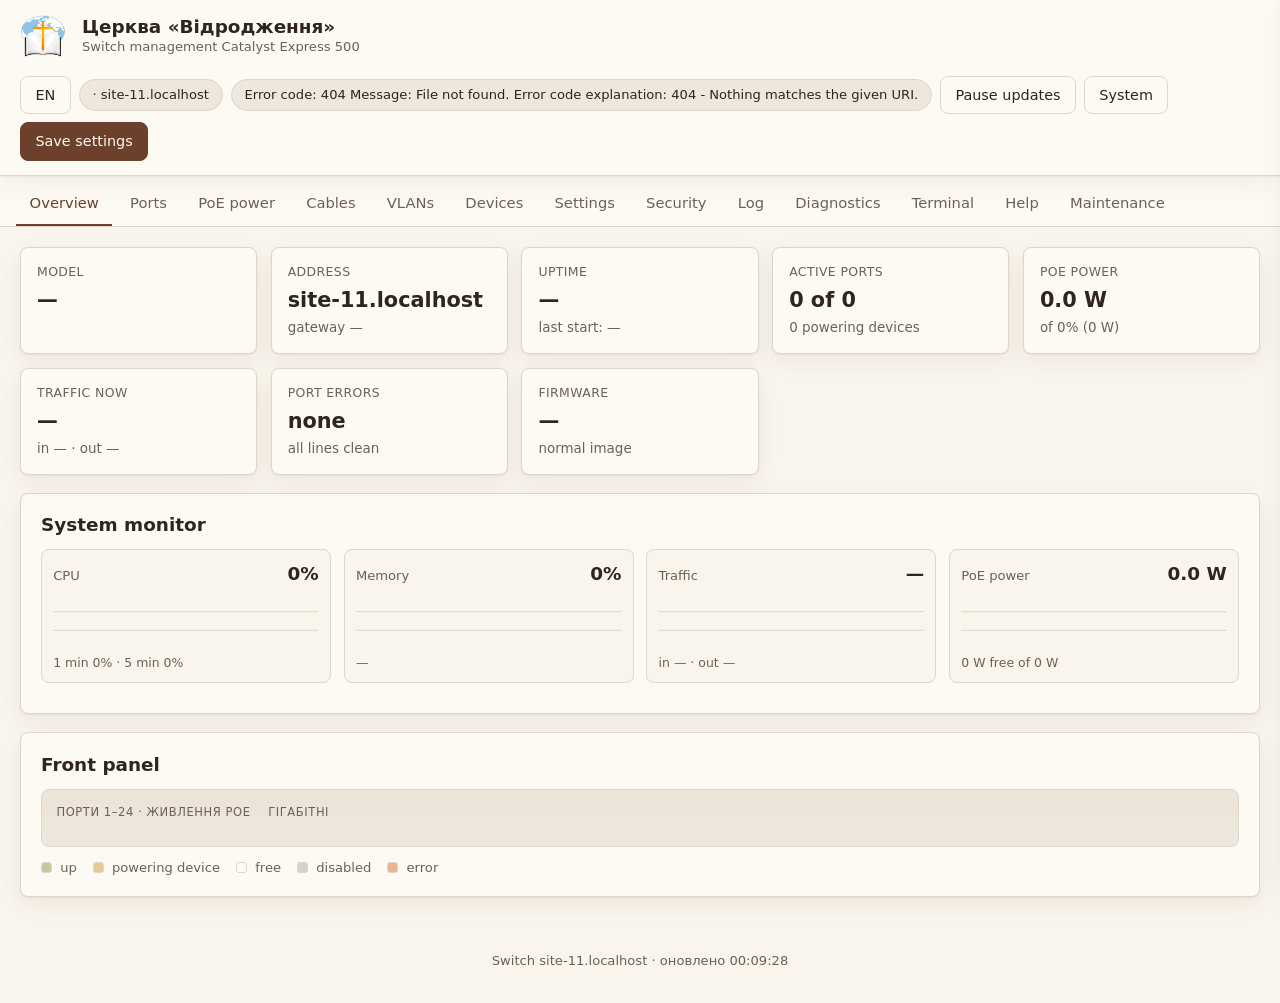
==== commit bc96935f: "Mark uplink ports as trunks and show the router IP at the cable end A port with many MACs behind it " ====
--- a/panel/home.html
+++ b/panel/home.html
@@ -651,7 +651,7 @@
 <div id="scrim" class="scrim"></div>
 <div id="toast" class="toast"></div>
 <footer class="foot">Комутатор <span id="footIp">—</span> · оновлено <span id="footTime">—</span></footer>
-<script src="app.js?v=23"></script>
+<script src="app.js?v=25"></script>
 <script src="i18n.js?v=3"></script>
 </body>
 </html>
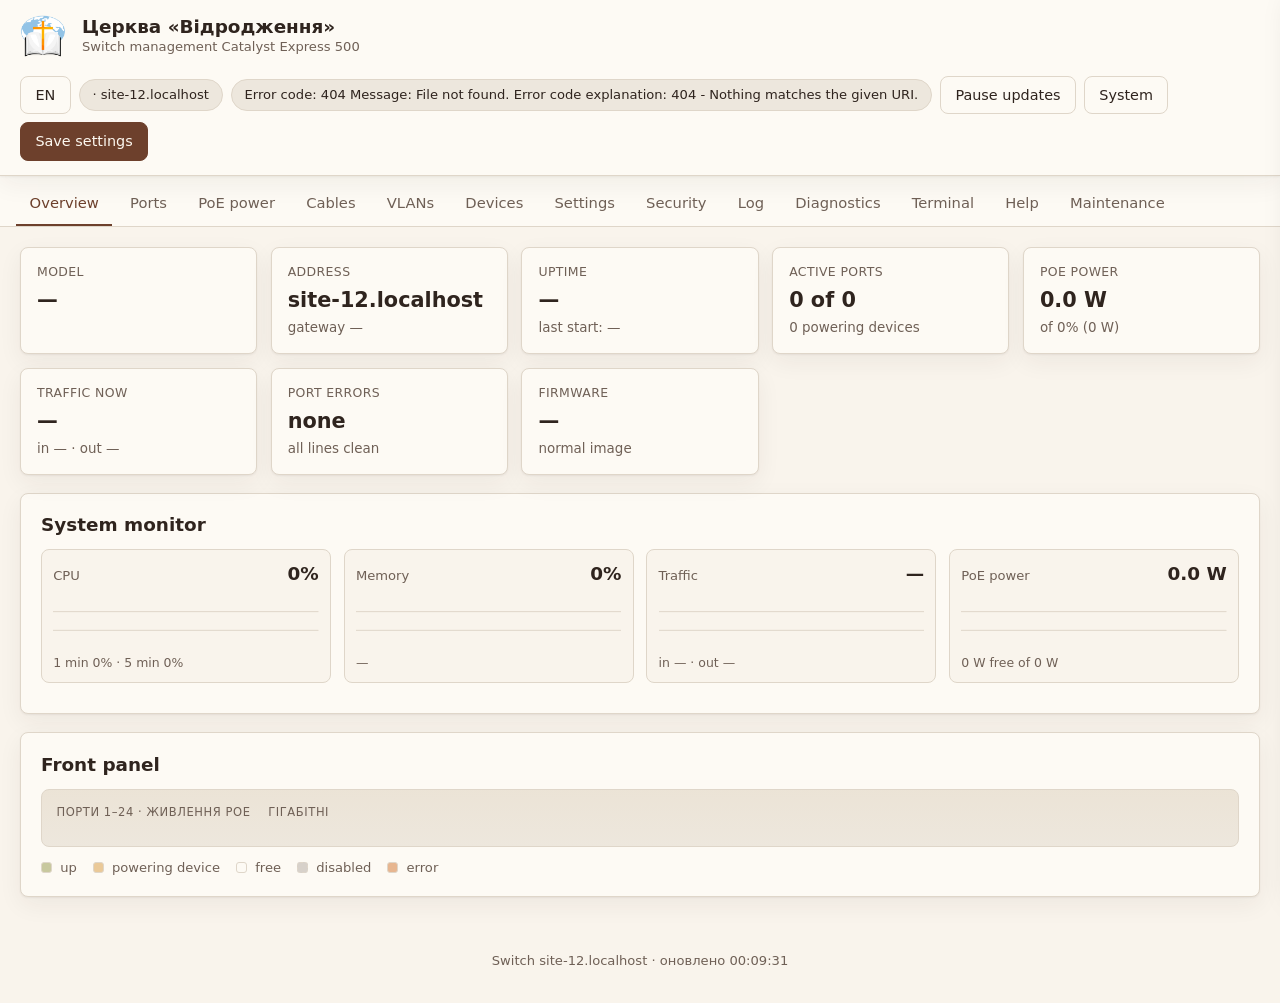
==== commit e448f9c0: "Rename "Camera" column to "IP address"; sticky table headers - Ports table: the "Камера" column is n" ====
--- a/panel/home.html
+++ b/panel/home.html
@@ -136,7 +136,8 @@
 /* таблиці */
 table.grid { width: 100%; border-collapse: collapse; font-size: .92rem; }
 table.grid th, table.grid td { text-align: left; padding: .5rem .6rem; border-bottom: 1px solid var(--border); }
-table.grid th { color: var(--muted-fg); font-weight: 600; font-size: .78rem; text-transform: uppercase; letter-spacing: .03em; }
+table.grid th { color: var(--muted-fg); font-weight: 600; font-size: .78rem; text-transform: uppercase; letter-spacing: .03em;
+  position: sticky; top: 118px; z-index: 20; background: var(--card); box-shadow: 0 1px 0 var(--border); }
 table.grid tr:hover td { background: var(--muted); }
 table.grid td.num { font-variant-numeric: tabular-nums; }
 .tag { display: inline-block; padding: .12rem .5rem; border-radius: 999px; font-size: .76rem; border: 1px solid var(--border); }
@@ -200,6 +201,7 @@
 
 @media (max-width: 720px) {
   .tabs { top: 64px; }
+  table.grid th { top: 104px; }
   .top { padding: .6rem .8rem; }
   .logo { width: 36px; height: 36px; }
   main { padding: .8rem; }
@@ -309,6 +311,9 @@
 .gh-banner code { background:rgba(0,0,0,.12); padding:.1rem .35rem; border-radius:4px; font-family:ui-monospace,monospace; }
 .gh-banner a { color:inherit; font-weight:600; text-decoration:underline; }
 .gh-banner .x { margin-left:auto; background:none; border:0; font-size:1rem; cursor:pointer; color:inherit; }
+
+/* липкі заголовки лише у головних таблицях, не у бічній картці */
+.drawer table.grid th { position: static; box-shadow: none; }
 
 </style>
 </head>
@@ -651,7 +656,7 @@
 <div id="scrim" class="scrim"></div>
 <div id="toast" class="toast"></div>
 <footer class="foot">Комутатор <span id="footIp">—</span> · оновлено <span id="footTime">—</span></footer>
-<script src="app.js?v=25"></script>
+<script src="app.js?v=26"></script>
 <script src="i18n.js?v=3"></script>
 </body>
 </html>
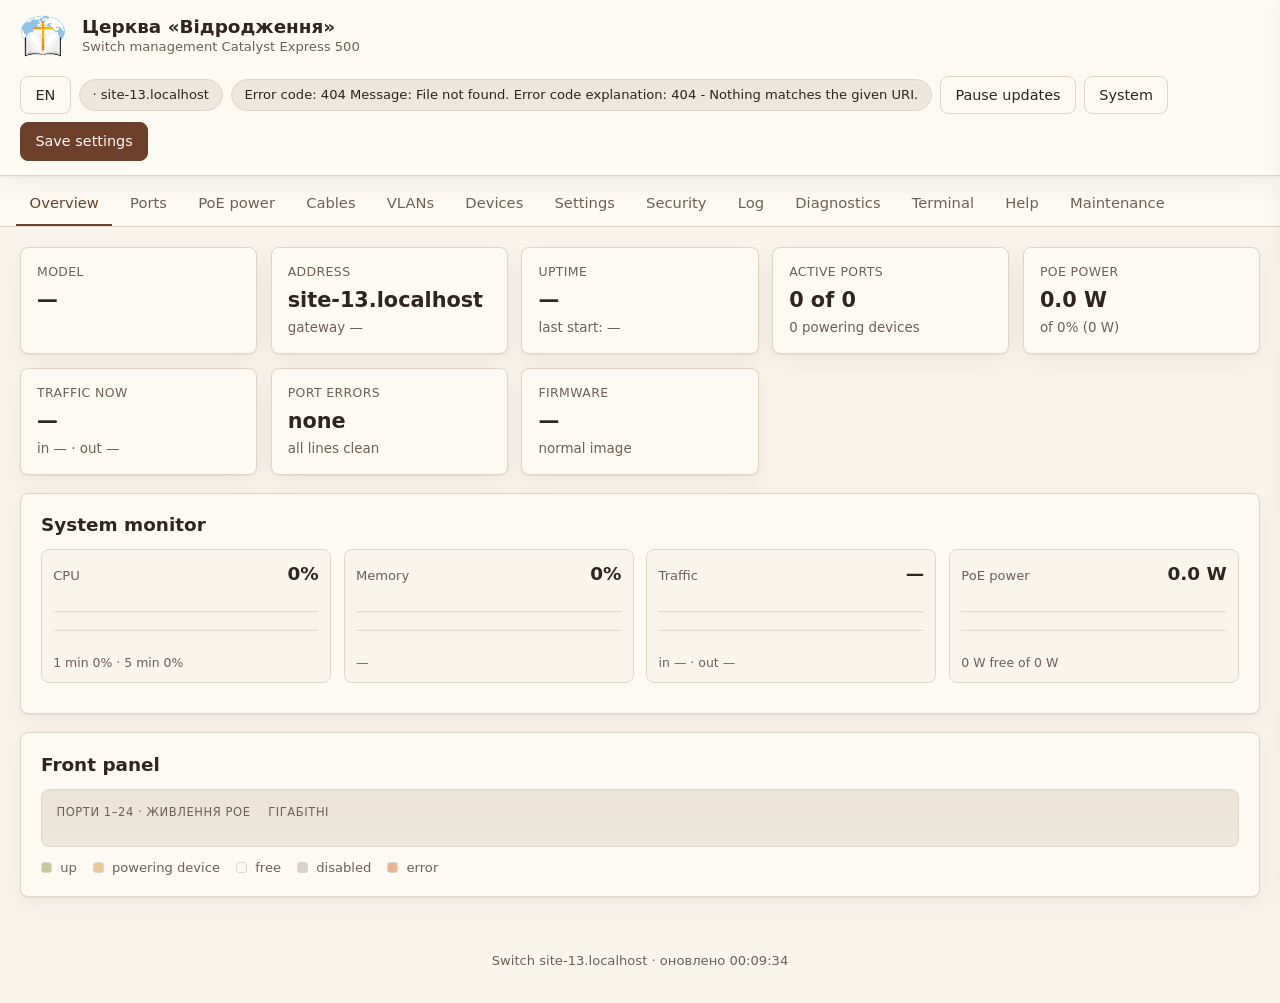
==== commit 4f06255e: "De-identify default ping target in pages (192.168.1.10 -> 192.168.1.1) The connectivity-check input " ====
--- a/panel/home.html
+++ b/panel/home.html
@@ -545,7 +545,7 @@
     <div class="card">
       <h2>Перевірка зв'язку</h2>
       <div class="form-row">
-        <label>Адреса <input type="text" id="pingTarget" value="192.168.1.10"></label>
+        <label>Адреса <input type="text" id="pingTarget" value="192.168.1.1"></label>
         <button class="btn" id="btnPing">Перевірити</button>
       </div>
       <pre id="pingOut" class="mono">—</pre>
